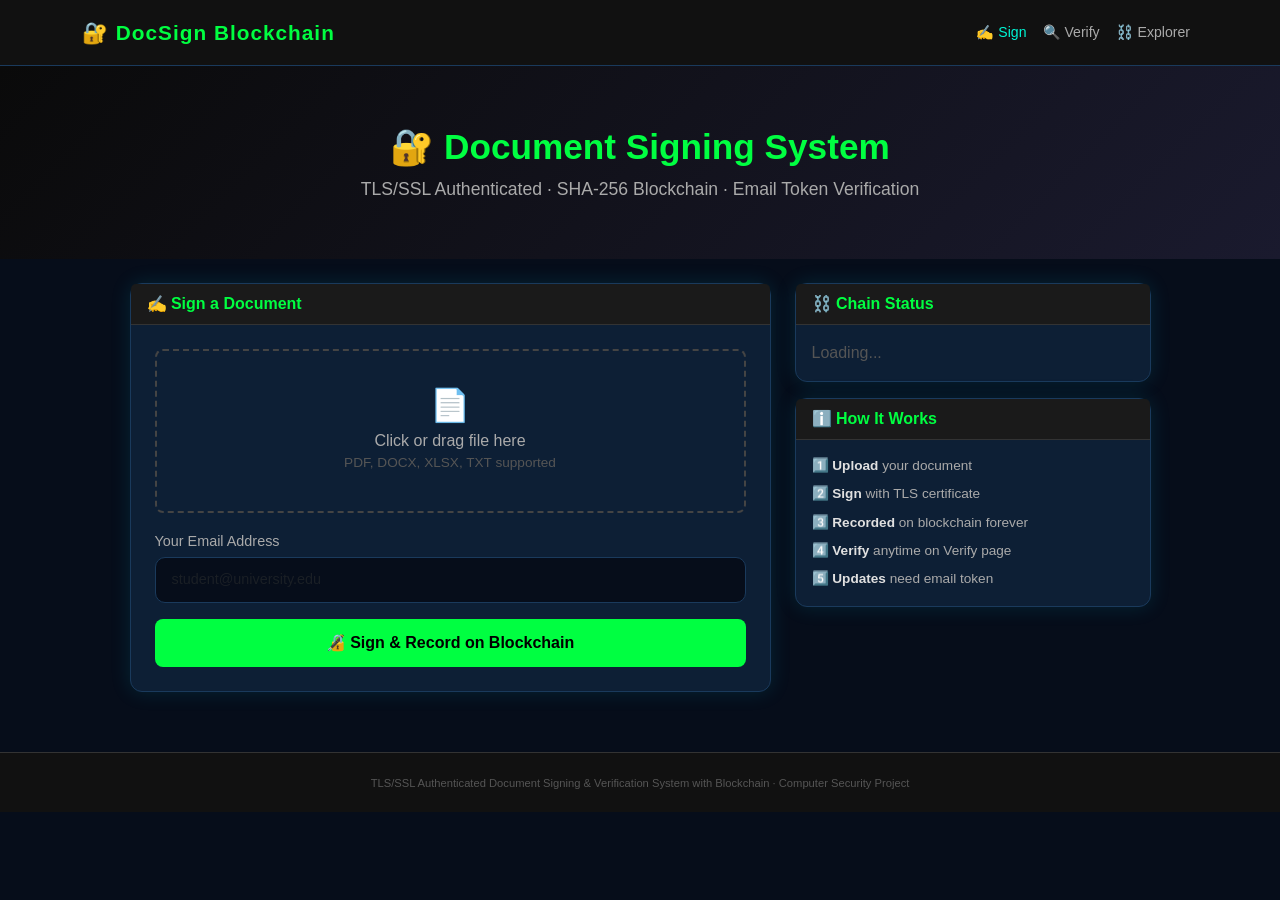
==== templates/index.html @ 286cfb77 "UniVerify - Blockchain Document Verification System" ====
<!DOCTYPE html>
<html lang="en">
<head>
    <meta charset="UTF-8">
    <meta name="viewport" content="width=device-width, initial-scale=1.0">
    <title>Document Signing System</title>
    <link href="https://cdn.jsdelivr.net/npm/bootstrap@5.3.0/dist/css/bootstrap.min.css" rel="stylesheet">
    <link rel="stylesheet" href="/static/style.css">
    <style>
        body { background: #0a0a0a; color: #e0e0e0; font-family: 'Segoe UI', sans-serif; }
        .navbar { background: #111 !important; border-bottom: 1px solid #00ff41; }
        .navbar-brand { color: #00ff41 !important; font-weight: bold; font-size: 1.3rem; }
        .nav-link { color: #aaa !important; }
        .nav-link:hover { color: #00ff41 !important; }
        .hero { background: linear-gradient(135deg, #0a0a0a 0%, #1a1a2e 100%); padding: 60px 0 40px; }
        .hero h1 { color: #00ff41; font-size: 2.2rem; font-weight: bold; }
        .hero p { color: #aaa; font-size: 1.1rem; }
        .card { background: #111; border: 1px solid #333; border-radius: 12px; }
        .card-header { background: #1a1a1a; border-bottom: 1px solid #333; color: #00ff41; font-weight: bold; }
        .form-control { background: #1a1a1a; border: 1px solid #444; color: #e0e0e0; }
        .form-control:focus { background: #1a1a1a; border-color: #00ff41; color: #e0e0e0; box-shadow: 0 0 0 0.2rem rgba(0,255,65,0.15); }
        .btn-sign { background: #00ff41; color: #000; font-weight: bold; border: none; padding: 12px 30px; border-radius: 8px; width: 100%; }
        .btn-sign:hover { background: #00cc33; color: #000; }
        .btn-token { background: #ffa500; color: #000; font-weight: bold; border: none; padding: 10px 20px; border-radius: 8px; width: 100%; }
        .btn-update { background: #00bcd4; color: #000; font-weight: bold; border: none; padding: 10px 20px; border-radius: 8px; width: 100%; }
        .result-box { background: #0d1f0d; border: 1px solid #00ff41; border-radius: 8px; padding: 20px; margin-top: 20px; display: none; }
        .result-box.error { background: #1f0d0d; border-color: #ff4444; }
        .result-box.warning { background: #1f1a0d; border-color: #ffa500; }
        .status-badge { display: inline-block; padding: 4px 12px; border-radius: 20px; font-size: 0.85rem; font-weight: bold; margin-bottom: 10px; }
        .badge-signed { background: #00ff41; color: #000; }
        .badge-mismatch { background: #ffa500; color: #000; }
        .badge-tamper { background: #ff4444; color: #fff; }
        .badge-already { background: #00bcd4; color: #000; }
        .hash-text { font-family: monospace; font-size: 0.8rem; color: #00ff41; word-break: break-all; }
        .upload-area { border: 2px dashed #444; border-radius: 8px; padding: 30px; text-align: center; cursor: pointer; transition: all 0.3s; }
        .upload-area:hover { border-color: #00ff41; background: #0d1a0d; }
        .upload-area.dragover { border-color: #00ff41; background: #0d1a0d; }
        .token-section { display: none; background: #1a1a0d; border: 1px solid #ffa500; border-radius: 8px; padding: 20px; margin-top: 15px; }
        .footer { background: #111; border-top: 1px solid #333; padding: 20px 0; text-align: center; color: #555; margin-top: 60px; }
    </style>
</head>
<body>
<nav class="navbar navbar-expand-lg">
    <div class="container">
        <a class="navbar-brand">🔐 DocSign Blockchain</a>
        <div class="navbar-nav ms-auto">
            <a class="nav-link active" href="/">✍️ Sign</a>
            <a class="nav-link" href="/verify">🔍 Verify</a>
            <a class="nav-link" href="/explorer">⛓️ Explorer</a>
        </div>
    </div>
</nav>

<div class="hero">
    <div class="container text-center">
        <h1>🔐 Document Signing System</h1>
        <p>TLS/SSL Authenticated · SHA-256 Blockchain · Email Token Verification</p>
    </div>
</div>

<div class="container mt-4">
    <div class="row justify-content-center">
        <div class="col-lg-7">
            <div class="card">
                <div class="card-header">✍️ Sign a Document</div>
                <div class="card-body p-4">
                    <div class="upload-area" id="uploadArea" onclick="document.getElementById('fileInput').click()">
                        <div style="font-size:2rem;">📄</div>
                        <div style="color:#aaa;">Click or drag file here</div>
                        <div style="color:#555; font-size:0.85rem;">PDF, DOCX, XLSX, TXT supported</div>
                        <div id="fileName" style="color:#00ff41; margin-top:8px; font-weight:bold;"></div>
                    </div>
                    <input type="file" id="fileInput" accept=".pdf,.docx,.xlsx,.txt" style="display:none" onchange="handleFileSelect(this)">

                    <div class="mt-3">
                        <label style="color:#aaa; font-size:0.9rem;">Your Email Address</label>
                        <input type="email" id="emailInput" class="form-control mt-1" placeholder="student@university.edu">
                    </div>

                    <button class="btn-sign mt-3" onclick="signDocument()">🔏 Sign & Record on Blockchain</button>

                    <div id="resultBox" class="result-box"></div>

                    <!-- Token Section (shown when hash mismatch) -->
                    <div class="token-section" id="tokenSection">
                        <div style="color:#ffa500; font-weight:bold; margin-bottom:10px;">⚠️ File Modified — Authorization Required</div>
                        <p style="color:#aaa; font-size:0.9rem;">This file has been modified. Request a token to authorize the update.</p>
                        <button class="btn-token mb-3" onclick="requestToken()">📧 Send Token to My Email</button>
                        <div id="tokenInputArea" style="display:none;">
                            <label style="color:#aaa; font-size:0.9rem;">Enter Token from Email</label>
                            <input type="text" id="tokenInput" class="form-control mt-1 mb-2" placeholder="Enter 32-character token">
                            <button class="btn-update" onclick="updateDocument()">✅ Authorize Update</button>
                        </div>
                    </div>
                </div>
            </div>
        </div>

        <div class="col-lg-4 mt-4 mt-lg-0">
            <div class="card mb-3">
                <div class="card-header">⛓️ Chain Status</div>
                <div class="card-body" id="chainStatus">
                    <div style="color:#555;">Loading...</div>
                </div>
            </div>
            <div class="card">
                <div class="card-header">ℹ️ How It Works</div>
                <div class="card-body" style="font-size:0.85rem; color:#aaa;">
                    <div class="mb-2">1️⃣ <strong style="color:#e0e0e0;">Upload</strong> your document</div>
                    <div class="mb-2">2️⃣ <strong style="color:#e0e0e0;">Sign</strong> with TLS certificate</div>
                    <div class="mb-2">3️⃣ <strong style="color:#e0e0e0;">Recorded</strong> on blockchain forever</div>
                    <div class="mb-2">4️⃣ <strong style="color:#e0e0e0;">Verify</strong> anytime on Verify page</div>
                    <div>5️⃣ <strong style="color:#e0e0e0;">Updates</strong> need email token</div>
                </div>
            </div>
        </div>
    </div>
</div>

<div class="footer">
    <div class="container">
        <small>TLS/SSL Authenticated Document Signing & Verification System with Blockchain · Computer Security Project</small>
    </div>
</div>

<script>
let selectedFile = null;

function handleFileSelect(input) {
    if (input.files && input.files[0]) {
        selectedFile = input.files[0];
        document.getElementById('fileName').textContent = '✅ ' + selectedFile.name;
        document.getElementById('uploadArea').style.borderColor = '#00ff41';
    }
}

const uploadArea = document.getElementById('uploadArea');
uploadArea.addEventListener('dragover', (e) => { e.preventDefault(); uploadArea.classList.add('dragover'); });
uploadArea.addEventListener('dragleave', () => uploadArea.classList.remove('dragover'));
uploadArea.addEventListener('drop', (e) => {
    e.preventDefault();
    uploadArea.classList.remove('dragover');
    const file = e.dataTransfer.files[0];
    if (file) {
        selectedFile = file;
        document.getElementById('fileName').textContent = '✅ ' + file.name;
        uploadArea.style.borderColor = '#00ff41';
    }
});

async function signDocument() {
    if (!selectedFile) { alert('Please select a file first!'); return; }
    const email = document.getElementById('emailInput').value.trim();
    if (!email) { alert('Please enter your email!'); return; }

    const formData = new FormData();
    formData.append('file', selectedFile);
    formData.append('email', email);

    showResult('⏳ Signing document...', 'info', false);

    try {
        const res = await fetch('/api/sign', { method: 'POST', body: formData });
        const data = await res.json();
        handleSignResponse(data);
    } catch(e) {
        showResult('❌ Error: ' + e.message, 'error');
    }
}

function handleSignResponse(data) {
    if (data.status === 'signed') {
        showResult(`
            <span class="status-badge badge-signed">✅ SIGNED</span>
            <div>${data.message}</div>
            <div class="mt-2"><small style="color:#aaa;">Block Hash:</small><br><span class="hash-text">${data.block_hash}</span></div>
            <div class="mt-1"><small style="color:#aaa;">File Hash:</small><br><span class="hash-text">${data.file_hash}</span></div>
            <div class="mt-1"><small style="color:#aaa;">Block #${data.block_index} · ${data.timestamp}</small></div>
        `, 'success');
        loadChainStatus();
    } else if (data.status === 'already_signed') {
        showResult(`
            <span class="status-badge badge-already">ℹ️ ALREADY SIGNED</span>
            <div>${data.message}</div>
            <div class="mt-2"><small style="color:#aaa;">Block Hash:</small><br><span class="hash-text">${data.block_hash}</span></div>
        `, 'info');
    } else if (data.status === 'hash_mismatch') {
        showResult(`
            <span class="status-badge badge-mismatch">⚠️ FILE MODIFIED</span>
            <div>${data.message}</div>
            <div class="mt-2"><small style="color:#aaa;">Original Hash:</small><br><span class="hash-text">${data.original_hash}</span></div>
            <div class="mt-1"><small style="color:#aaa;">Original Signer: ${data.original_signer}</small></div>
        `, 'warning');
        document.getElementById('tokenSection').style.display = 'block';
    }
}

async function requestToken() {
    const email = document.getElementById('emailInput').value.trim();
    if (!email) { alert('Enter your email first!'); return; }
    try {
        const res = await fetch('/api/request-token', {
            method: 'POST',
            headers: {'Content-Type': 'application/json'},
            body: JSON.stringify({email: email})
        });
        const data = await res.json();
        document.getElementById('tokenInputArea').style.display = 'block';
        alert('Token sent! Check your email. (Dev token: ' + data.dev_token + ')');
    } catch(e) { alert('Error: ' + e.message); }
}

async function updateDocument() {
    if (!selectedFile) { alert('Please select the modified file!'); return; }
    const email = document.getElementById('emailInput').value.trim();
    const token = document.getElementById('tokenInput').value.trim();
    if (!token) { alert('Enter the token from your email!'); return; }

    const formData = new FormData();
    formData.append('file', selectedFile);
    formData.append('email', email);
    formData.append('token', token);

    try {
        const res = await fetch('/api/update', { method: 'POST', body: formData });
        const data = await res.json();
        if (data.status === 'updated') {
            showResult(`
                <span class="status-badge badge-signed">✅ UPDATED</span>
                <div>${data.message}</div>
                <div class="mt-2"><small style="color:#aaa;">New Block Hash:</small><br><span class="hash-text">${data.block_hash}</span></div>
                <div class="mt-1"><small style="color:#aaa;">Parent Hash:</small><br><span class="hash-text">${data.parent_hash}</span></div>
            `, 'success');
            document.getElementById('tokenSection').style.display = 'none';
            loadChainStatus();
        } else {
            showResult(`<span class="status-badge badge-tamper">🚨 TAMPERING DETECTED</span><div>${data.message}</div>`, 'error');
        }
    } catch(e) { showResult('❌ Error: ' + e.message, 'error'); }
}

function showResult(html, type, show=true) {
    const box = document.getElementById('resultBox');
    box.innerHTML = html;
    box.style.display = show ? 'block' : 'block';
    box.className = 'result-box';
    if (type === 'error') box.classList.add('error');
    if (type === 'warning') box.classList.add('warning');
}

async function loadChainStatus() {
    try {
        const res = await fetch('/api/chain-status');
        const data = await res.json();
        document.getElementById('chainStatus').innerHTML = `
            <div style="color:${data.valid ? '#00ff41' : '#ff4444'}; font-weight:bold;">${data.valid ? '✅ Chain Intact' : '🚨 Chain Tampered!'}</div>
            <div style="color:#aaa; font-size:0.85rem; margin-top:5px;">Total blocks: <span style="color:#00ff41;">${data.length}</span></div>
        `;
    } catch(e) {}
}

loadChainStatus();
setInterval(loadChainStatus, 10000);
</script>
</body>
</html>
---- static/style.css ----
@import url('https://fonts.googleapis.com/css2?family=Inter:wght@300;400;500;600;700;800&family=JetBrains+Mono:wght@400;500&display=swap');

:root {
  --primary: #0a2540;
  --secondary: #00b4d8;
  --accent: #00f5d4;
  --success: #00c896;
  --warning: #ffd166;
  --danger: #ef476f;
  --bg-dark: #060d1a;
  --bg-card: #0d1f35;
  --bg-card2: #112240;
  --border: #1a3a5c;
  --text-primary: #e8f4fd;
  --text-secondary: #8baabf;
  --text-muted: #4a6fa5;
  --glow: 0 0 20px rgba(0, 180, 216, 0.15);
  --glow-accent: 0 0 20px rgba(0, 245, 212, 0.2);
}

* { margin: 0; padding: 0; box-sizing: border-box; }

body {
  background: var(--bg-dark);
  color: var(--text-primary);
  font-family: 'Inter', sans-serif;
  min-height: 100vh;
  background-image: 
    radial-gradient(ellipse at 20% 50%, rgba(0, 180, 216, 0.05) 0%, transparent 50%),
    radial-gradient(ellipse at 80% 20%, rgba(0, 245, 212, 0.05) 0%, transparent 50%);
}

/* NAVBAR */
.navbar {
  background: rgba(6, 13, 26, 0.95) !important;
  border-bottom: 1px solid var(--border);
  backdrop-filter: blur(20px);
  padding: 12px 0;
}
.navbar-brand {
  color: var(--accent) !important;
  font-weight: 800;
  font-size: 1.3rem;
  letter-spacing: 1px;
}
.nav-link { color: var(--text-secondary) !important; font-size: 0.88rem; transition: color 0.2s; }
.nav-link:hover, .nav-link.active { color: var(--accent) !important; }

/* CARDS */
.card, .uni-card {
  background: var(--bg-card);
  border: 1px solid var(--border);
  border-radius: 16px;
  box-shadow: var(--glow);
}
.card-header-custom {
  background: var(--bg-card2);
  border-bottom: 1px solid var(--border);
  padding: 16px 20px;
  border-radius: 16px 16px 0 0;
  display: flex;
  justify-content: space-between;
  align-items: center;
}
.card-header-custom h6 { color: var(--text-primary); font-weight: 600; margin: 0; }

/* BUTTONS */
.btn-primary-custom {
  background: linear-gradient(135deg, var(--secondary), var(--accent));
  color: #000;
  font-weight: 700;
  border: none;
  border-radius: 10px;
  padding: 12px 24px;
  cursor: pointer;
  transition: all 0.3s;
  font-size: 0.9rem;
  width: 100%;
}
.btn-primary-custom:hover {
  transform: translateY(-2px);
  box-shadow: 0 8px 25px rgba(0, 180, 216, 0.4);
}
.btn-warning-custom {
  background: linear-gradient(135deg, #f4a261, var(--warning));
  color: #000;
  font-weight: 700;
  border: none;
  border-radius: 10px;
  padding: 10px 20px;
  cursor: pointer;
  transition: all 0.3s;
  width: 100%;
}
.btn-success-custom {
  background: linear-gradient(135deg, #00b4d8, var(--success));
  color: #000;
  font-weight: 700;
  border: none;
  border-radius: 10px;
  padding: 10px 20px;
  cursor: pointer;
  transition: all 0.3s;
  width: 100%;
}
.btn-danger-custom {
  background: transparent;
  border: 1px solid var(--danger);
  color: var(--danger);
  border-radius: 8px;
  padding: 5px 12px;
  font-size: 0.78rem;
  cursor: pointer;
  transition: all 0.2s;
}
.btn-danger-custom:hover { background: var(--danger); color: #fff; }

/* FORMS */
.form-control, .form-select {
  background: var(--bg-dark) !important;
  border: 1px solid var(--border) !important;
  color: var(--text-primary) !important;
  border-radius: 10px !important;
  padding: 11px 16px !important;
  font-size: 0.9rem !important;
  transition: all 0.2s;
}
.form-control:focus, .form-select:focus {
  border-color: var(--secondary) !important;
  box-shadow: 0 0 0 3px rgba(0, 180, 216, 0.15) !important;
  outline: none !important;
}
.form-label { color: var(--text-secondary); font-size: 0.82rem; margin-bottom: 6px; }
.form-select option { background: var(--bg-card2); }

/* UPLOAD ZONE */
.upload-zone {
  border: 2px dashed var(--border);
  border-radius: 12px;
  padding: 28px;
  text-align: center;
  cursor: pointer;
  transition: all 0.3s;
  background: rgba(0, 180, 216, 0.02);
}
.upload-zone:hover {
  border-color: var(--secondary);
  background: rgba(0, 180, 216, 0.05);
  box-shadow: var(--glow);
}

/* RESULT BOXES */
.result-authentic {
  background: rgba(0, 200, 150, 0.08);
  border: 1px solid var(--success);
  border-radius: 12px;
  padding: 20px;
  margin-top: 16px;
}
.result-tampered {
  background: rgba(239, 71, 111, 0.08);
  border: 1px solid var(--danger);
  border-radius: 12px;
  padding: 20px;
  margin-top: 16px;
}
.result-warning {
  background: rgba(255, 209, 102, 0.08);
  border: 1px solid var(--warning);
  border-radius: 12px;
  padding: 20px;
  margin-top: 16px;
}
.result-info {
  background: rgba(0, 180, 216, 0.08);
  border: 1px solid var(--secondary);
  border-radius: 12px;
  padding: 20px;
  margin-top: 16px;
}

/* BADGES */
.badge-active { background: rgba(0,200,150,0.15); color: var(--success); border: 1px solid var(--success); border-radius: 20px; padding: 3px 12px; font-size: 0.75rem; }
.badge-revoked { background: rgba(239,71,111,0.15); color: var(--danger); border: 1px solid var(--danger); border-radius: 20px; padding: 3px 12px; font-size: 0.75rem; }
.badge-role-admin { background: rgba(0,180,216,0.15); color: var(--secondary); border: 1px solid var(--secondary); border-radius: 20px; padding: 3px 12px; font-size: 0.75rem; }
.badge-role-student { background: rgba(0,245,212,0.15); color: var(--accent); border: 1px solid var(--accent); border-radius: 20px; padding: 3px 12px; font-size: 0.75rem; }
.badge-role-verifier { background: rgba(255,209,102,0.15); color: var(--warning); border: 1px solid var(--warning); border-radius: 20px; padding: 3px 12px; font-size: 0.75rem; }

/* HASH TEXT */
.hash-text { font-family: 'JetBrains Mono', monospace; font-size: 0.75rem; color: var(--accent); word-break: break-all; }

/* TABLES */
.table { color: var(--text-primary); }
.table th { color: var(--text-muted); font-size: 0.75rem; text-transform: uppercase; letter-spacing: 0.5px; border-color: var(--border); padding: 12px 16px; font-weight: 500; }
.table td { border-color: var(--border); padding: 12px 16px; font-size: 0.85rem; vertical-align: middle; }
.table tbody tr:hover { background: rgba(0, 180, 216, 0.05); }

/* SIDEBAR */
.sidebar {
  background: rgba(6, 13, 26, 0.98);
  border-right: 1px solid var(--border);
}
.nav-item-sidebar {
  padding: 10px 20px;
  cursor: pointer;
  color: var(--text-muted);
  font-size: 0.88rem;
  display: flex;
  align-items: center;
  gap: 10px;
  transition: all 0.2s;
  border-left: 3px solid transparent;
}
.nav-item-sidebar:hover, .nav-item-sidebar.active {
  color: var(--accent);
  background: rgba(0, 245, 212, 0.05);
  border-left-color: var(--accent);
}

/* STAT CARDS */
.stat-card {
  background: var(--bg-card);
  border: 1px solid var(--border);
  border-radius: 14px;
  padding: 20px 24px;
  position: relative;
  overflow: hidden;
  transition: all 0.3s;
}
.stat-card:hover { transform: translateY(-3px); box-shadow: var(--glow); }
.stat-card::before { content: ''; position: absolute; top: 0; left: 0; right: 0; height: 2px; }
.stat-blue::before { background: linear-gradient(90deg, var(--secondary), var(--accent)); }
.stat-green::before { background: linear-gradient(90deg, var(--success), var(--accent)); }
.stat-orange::before { background: linear-gradient(90deg, #f4a261, var(--warning)); }
.stat-red::before { background: linear-gradient(90deg, var(--danger), #f4a261); }
.stat-number { font-size: 2rem; font-weight: 800; }
.stat-label { color: var(--text-muted); font-size: 0.8rem; margin-top: 4px; }

/* HERO */
.hero-section {
  background: linear-gradient(135deg, var(--bg-dark) 0%, var(--primary) 100%);
  padding: 60px 0 40px;
  text-align: center;
  border-bottom: 1px solid var(--border);
}
.hero-title { color: var(--accent); font-size: 2.4rem; font-weight: 800; letter-spacing: -0.5px; }
.hero-sub { color: var(--text-secondary); font-size: 1rem; margin-top: 8px; }

/* PULSE ANIMATION */
@keyframes pulse { 0%,100%{opacity:1} 50%{opacity:0.4} }
.pulse-dot { width: 8px; height: 8px; border-radius: 50%; background: var(--success); animation: pulse 2s infinite; display: inline-block; }

/* FOOTER */
.footer {
  background: var(--bg-dark);
  border-top: 1px solid var(--border);
  padding: 20px 0;
  text-align: center;
  color: var(--text-muted);
  font-size: 0.8rem;
  margin-top: 60px;
}

/* SCROLLBAR */
::-webkit-scrollbar { width: 6px; }
::-webkit-scrollbar-track { background: var(--bg-dark); }
::-webkit-scrollbar-thumb { background: var(--border); border-radius: 3px; }
::-webkit-scrollbar-thumb:hover { background: var(--secondary); }

/* GLOW EFFECTS */
.glow-blue { box-shadow: 0 0 30px rgba(0, 180, 216, 0.2); }
.glow-green { box-shadow: 0 0 30px rgba(0, 200, 150, 0.2); }
.glow-red { box-shadow: 0 0 30px rgba(239, 71, 111, 0.2); }

/* INFO ROWS */
.info-row { display: flex; justify-content: space-between; padding: 10px 0; border-bottom: 1px solid var(--border); font-size: 0.85rem; }
.info-row:last-child { border: none; }
.info-key { color: var(--text-muted); }
.info-val { color: var(--text-primary); text-align: right; max-width: 65%; word-break: break-all; }

/* LOG ITEMS */
.log-item { display: flex; gap: 12px; padding: 10px 0; border-bottom: 1px solid var(--border); font-size: 0.82rem; }
.log-time { color: var(--text-muted); min-width: 80px; font-family: 'JetBrains Mono', monospace; }
.log-action { color: var(--secondary); min-width: 160px; }
.log-detail { color: var(--text-muted); }

/* FORCE OVERRIDE ALL INLINE STYLES */
body { background: var(--bg-dark) !important; color: var(--text-primary) !important; }
.card { background: var(--bg-card) !important; border-color: var(--border) !important; }
.navbar { background: rgba(6,13,26,0.98) !important; border-bottom: 1px solid var(--border) !important; }
.navbar-brand { color: var(--accent) !important; }
.form-control { background: var(--bg-dark) !important; border-color: var(--border) !important; color: var(--text-primary) !important; }
input, select, textarea { background: var(--bg-dark) !important; color: var(--text-primary) !important; border-color: var(--border) !important; }
.sidebar, [class*="sidebar"] { background: rgba(6,13,26,0.98) !important; border-color: var(--border) !important; }
div[style*="background: #111"] { background: var(--bg-card) !important; }
div[style*="background: #1a1a1a"] { background: var(--bg-card2) !important; }
div[style*="background: #0a0a0a"] { background: var(--bg-dark) !important; }
div[style*="color: #00ff41"] { color: var(--accent) !important; }
div[style*="color: #aaa"] { color: var(--text-secondary) !important; }
div[style*="color: #888"] { color: var(--text-muted) !important; }
div[style*="color: #e0e0e0"] { color: var(--text-primary) !important; }
div[style*="border: 1px solid #333"] { border-color: var(--border) !important; }
div[style*="border: 1px solid #1a1a1a"] { border-color: var(--border) !important; }
span[style*="color: #00ff41"] { color: var(--accent) !important; }
span[style*="color: #ffa500"] { color: var(--warning) !important; }
span[style*="color: #00bcd4"] { color: var(--secondary) !important; }
a[style*="color: #00ff41"] { color: var(--accent) !important; }
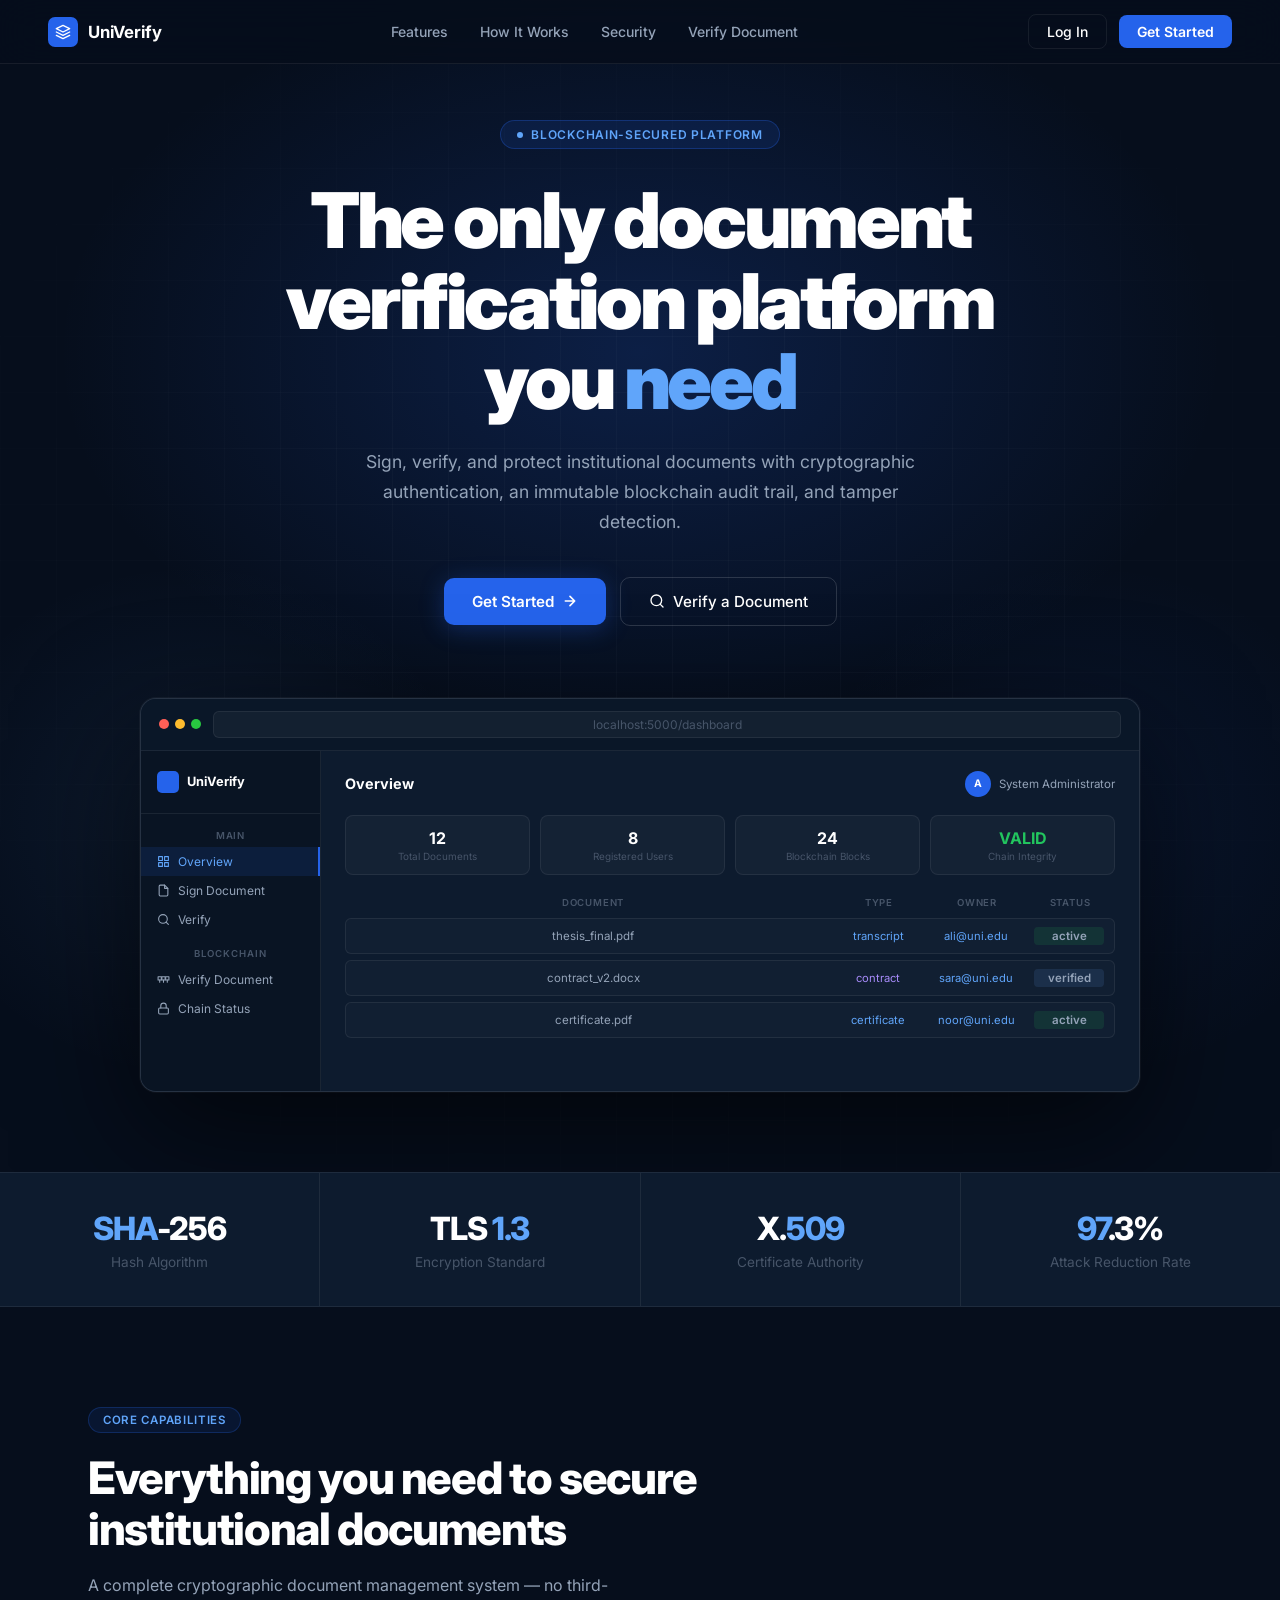
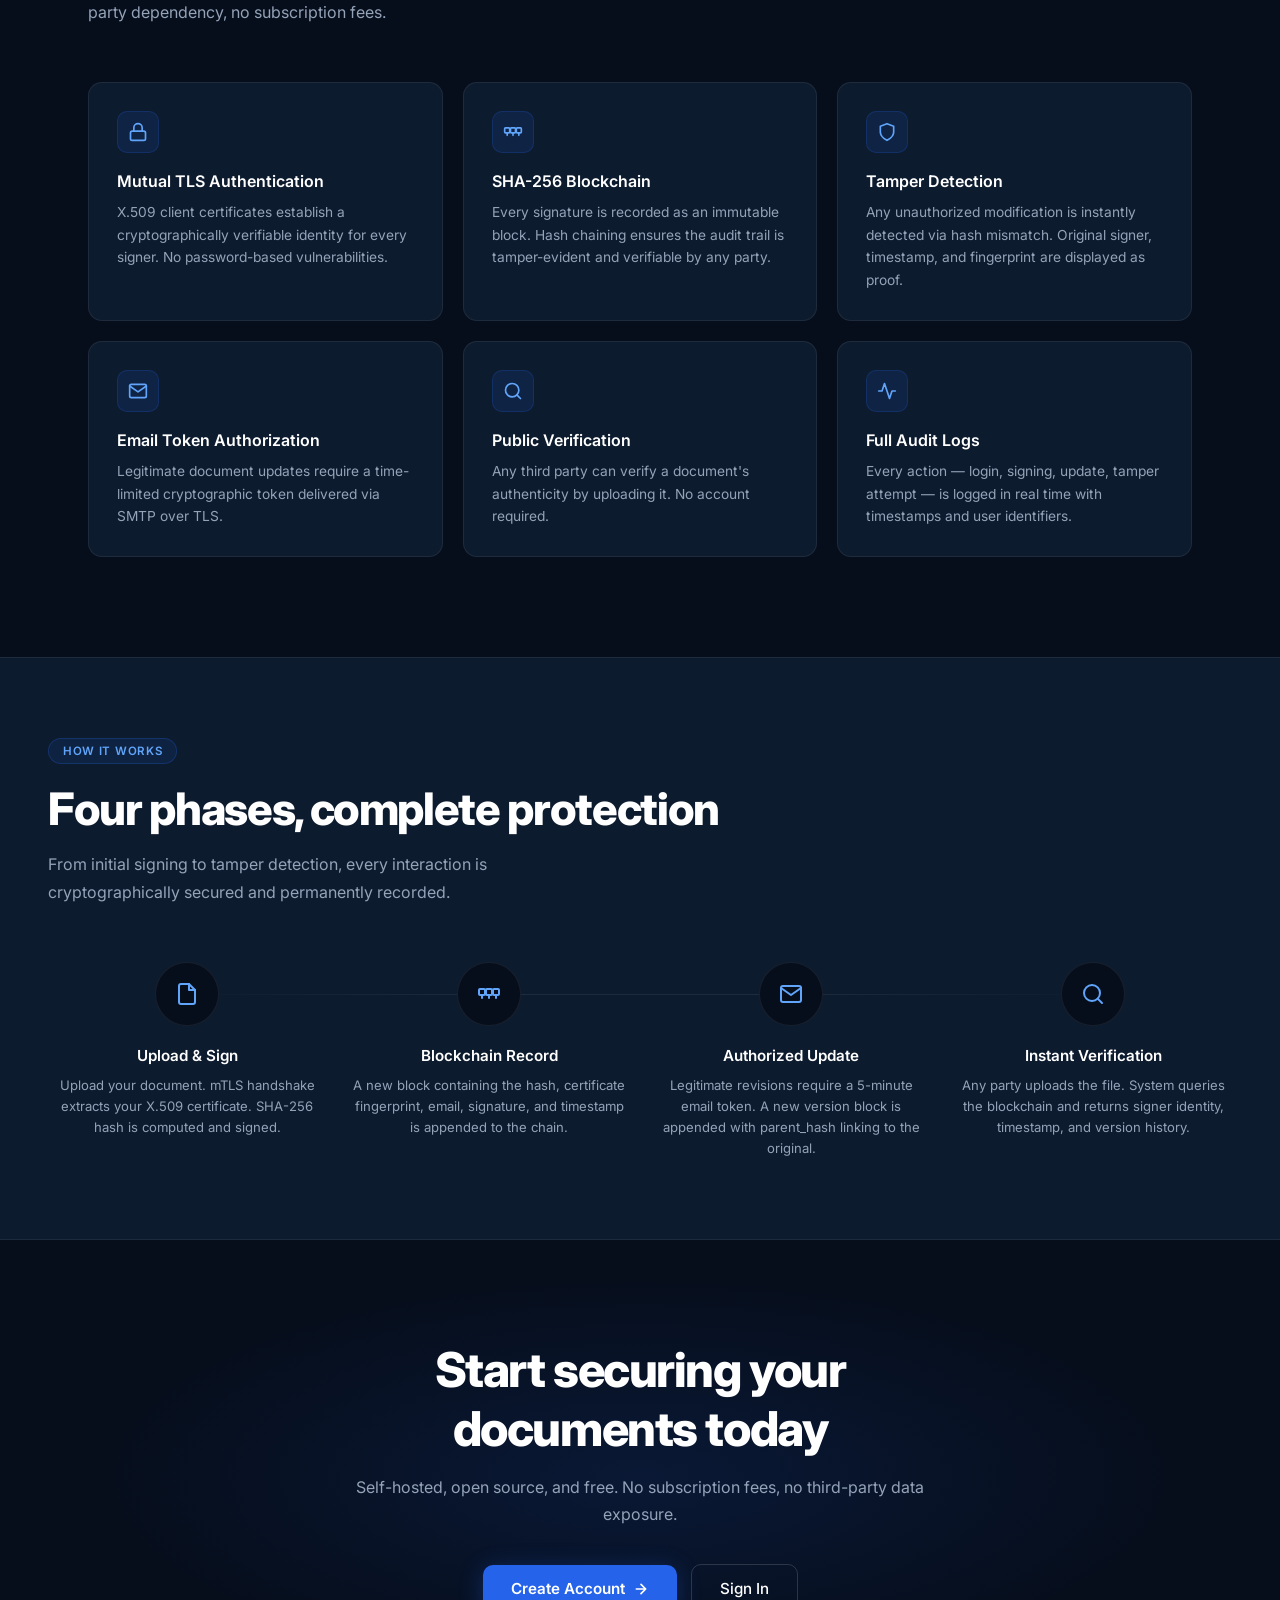
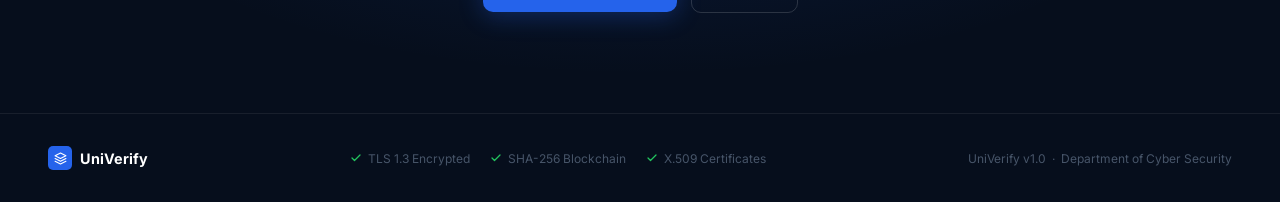
==== commit 4cfc743d: "Professional UI redesign - blue theme" ====
--- a/templates/index.html
+++ b/templates/index.html
@@ -3,264 +3,249 @@
 <head>
     <meta charset="UTF-8">
     <meta name="viewport" content="width=device-width, initial-scale=1.0">
-    <title>Document Signing System</title>
-    <link href="https://cdn.jsdelivr.net/npm/bootstrap@5.3.0/dist/css/bootstrap.min.css" rel="stylesheet">
-    <link rel="stylesheet" href="/static/style.css">
+    <title>UniVerify — Blockchain Document Verification</title>
+    <link href="https://fonts.googleapis.com/css2?family=Inter:wght@300;400;500;600;700;800;900&display=swap" rel="stylesheet">
     <style>
-        body { background: #0a0a0a; color: #e0e0e0; font-family: 'Segoe UI', sans-serif; }
-        .navbar { background: #111 !important; border-bottom: 1px solid #00ff41; }
-        .navbar-brand { color: #00ff41 !important; font-weight: bold; font-size: 1.3rem; }
-        .nav-link { color: #aaa !important; }
-        .nav-link:hover { color: #00ff41 !important; }
-        .hero { background: linear-gradient(135deg, #0a0a0a 0%, #1a1a2e 100%); padding: 60px 0 40px; }
-        .hero h1 { color: #00ff41; font-size: 2.2rem; font-weight: bold; }
-        .hero p { color: #aaa; font-size: 1.1rem; }
-        .card { background: #111; border: 1px solid #333; border-radius: 12px; }
-        .card-header { background: #1a1a1a; border-bottom: 1px solid #333; color: #00ff41; font-weight: bold; }
-        .form-control { background: #1a1a1a; border: 1px solid #444; color: #e0e0e0; }
-        .form-control:focus { background: #1a1a1a; border-color: #00ff41; color: #e0e0e0; box-shadow: 0 0 0 0.2rem rgba(0,255,65,0.15); }
-        .btn-sign { background: #00ff41; color: #000; font-weight: bold; border: none; padding: 12px 30px; border-radius: 8px; width: 100%; }
-        .btn-sign:hover { background: #00cc33; color: #000; }
-        .btn-token { background: #ffa500; color: #000; font-weight: bold; border: none; padding: 10px 20px; border-radius: 8px; width: 100%; }
-        .btn-update { background: #00bcd4; color: #000; font-weight: bold; border: none; padding: 10px 20px; border-radius: 8px; width: 100%; }
-        .result-box { background: #0d1f0d; border: 1px solid #00ff41; border-radius: 8px; padding: 20px; margin-top: 20px; display: none; }
-        .result-box.error { background: #1f0d0d; border-color: #ff4444; }
-        .result-box.warning { background: #1f1a0d; border-color: #ffa500; }
-        .status-badge { display: inline-block; padding: 4px 12px; border-radius: 20px; font-size: 0.85rem; font-weight: bold; margin-bottom: 10px; }
-        .badge-signed { background: #00ff41; color: #000; }
-        .badge-mismatch { background: #ffa500; color: #000; }
-        .badge-tamper { background: #ff4444; color: #fff; }
-        .badge-already { background: #00bcd4; color: #000; }
-        .hash-text { font-family: monospace; font-size: 0.8rem; color: #00ff41; word-break: break-all; }
-        .upload-area { border: 2px dashed #444; border-radius: 8px; padding: 30px; text-align: center; cursor: pointer; transition: all 0.3s; }
-        .upload-area:hover { border-color: #00ff41; background: #0d1a0d; }
-        .upload-area.dragover { border-color: #00ff41; background: #0d1a0d; }
-        .token-section { display: none; background: #1a1a0d; border: 1px solid #ffa500; border-radius: 8px; padding: 20px; margin-top: 15px; }
-        .footer { background: #111; border-top: 1px solid #333; padding: 20px 0; text-align: center; color: #555; margin-top: 60px; }
+        :root {
+            --bg:#060e1c;--bg-card:#0d1b2e;--border:rgba(255,255,255,0.07);
+            --accent:#2563eb;--accent-2:#1d4ed8;--accent-glow:rgba(37,99,235,0.3);
+            --text-1:#ffffff;--text-2:#94a3b8;--text-3:#475569;--success:#22c55e;
+        }
+        *,*::before,*::after{box-sizing:border-box;margin:0;padding:0;}
+        html{scroll-behavior:smooth;}
+        body{background:var(--bg);font-family:'Inter',sans-serif;color:var(--text-1);overflow-x:hidden;}
+        nav{position:fixed;top:0;left:0;right:0;z-index:100;display:flex;align-items:center;justify-content:space-between;padding:0 48px;height:64px;background:rgba(6,14,28,0.85);backdrop-filter:blur(20px);border-bottom:1px solid var(--border);transition:background 0.3s;}
+        .nav-brand{display:flex;align-items:center;gap:10px;text-decoration:none;}
+        .nav-logo{width:30px;height:30px;background:var(--accent);border-radius:7px;display:flex;align-items:center;justify-content:center;}
+        .nav-logo svg{width:16px;height:16px;color:#fff;}
+        .nav-name{font-size:1.05rem;font-weight:700;color:var(--text-1);letter-spacing:-0.01em;}
+        .nav-links{display:flex;align-items:center;gap:32px;}
+        .nav-links a{font-size:0.875rem;font-weight:500;color:var(--text-2);text-decoration:none;transition:color 0.15s;}
+        .nav-links a:hover{color:var(--text-1);}
+        .nav-actions{display:flex;align-items:center;gap:12px;}
+        .btn-ghost{background:transparent;border:1px solid var(--border);color:var(--text-1);border-radius:8px;padding:8px 18px;font-size:0.875rem;font-weight:500;font-family:'Inter',sans-serif;cursor:pointer;text-decoration:none;display:inline-flex;align-items:center;transition:all 0.15s;}
+        .btn-ghost:hover{border-color:rgba(255,255,255,0.2);background:rgba(255,255,255,0.04);}
+        .btn-nav-cta{background:var(--accent);color:#fff;border:none;border-radius:8px;padding:8px 18px;font-size:0.875rem;font-weight:600;font-family:'Inter',sans-serif;cursor:pointer;text-decoration:none;display:inline-flex;align-items:center;transition:background 0.15s;}
+        .btn-nav-cta:hover{background:var(--accent-2);}
+        .hero{min-height:100vh;display:flex;flex-direction:column;align-items:center;justify-content:center;text-align:center;padding:120px 24px 80px;position:relative;overflow:hidden;}
+        .hero-bg{position:absolute;inset:0;background:radial-gradient(ellipse 70% 50% at 50% 30%,rgba(37,99,235,0.2) 0%,transparent 65%),radial-gradient(ellipse 40% 40% at 15% 70%,rgba(96,165,250,0.08) 0%,transparent 55%),radial-gradient(ellipse 40% 40% at 85% 70%,rgba(37,99,235,0.08) 0%,transparent 55%);}
+        .hero-grid{position:absolute;inset:0;background-image:linear-gradient(rgba(255,255,255,0.025) 1px,transparent 1px),linear-gradient(90deg,rgba(255,255,255,0.025) 1px,transparent 1px);background-size:56px 56px;mask-image:radial-gradient(ellipse 80% 80% at 50% 50%,black 30%,transparent 80%);}
+        .hero-content{position:relative;z-index:1;max-width:820px;}
+        .hero-badge{display:inline-flex;align-items:center;gap:8px;background:rgba(37,99,235,0.12);border:1px solid rgba(37,99,235,0.3);border-radius:20px;padding:6px 16px;font-size:0.75rem;font-weight:600;color:#60a5fa;letter-spacing:0.06em;text-transform:uppercase;margin-bottom:32px;animation:fadeUp 0.6s 0.1s ease both;}
+        .badge-dot{width:6px;height:6px;border-radius:50%;background:#60a5fa;animation:pulse 2s infinite;}
+        @keyframes pulse{0%,100%{opacity:1}50%{opacity:0.3}}
+        .hero-heading{font-size:clamp(2.8rem,6vw,5rem);font-weight:900;line-height:1.05;letter-spacing:-0.04em;color:var(--text-1);margin-bottom:24px;animation:fadeUp 0.6s 0.2s ease both;}
+        .hero-heading .blue{color:#60a5fa;}
+        .hero-sub{font-size:1.1rem;color:var(--text-2);line-height:1.7;max-width:560px;margin:0 auto 40px;animation:fadeUp 0.6s 0.3s ease both;}
+        .hero-actions{display:flex;align-items:center;justify-content:center;gap:14px;flex-wrap:wrap;animation:fadeUp 0.6s 0.4s ease both;}
+        .btn-cta{background:var(--accent);color:#fff;border:none;border-radius:10px;padding:14px 28px;font-size:0.95rem;font-weight:600;font-family:'Inter',sans-serif;cursor:pointer;text-decoration:none;display:inline-flex;align-items:center;gap:8px;transition:all 0.15s;box-shadow:0 4px 24px var(--accent-glow);}
+        .btn-cta:hover{background:var(--accent-2);transform:translateY(-1px);}
+        .btn-cta svg{width:16px;height:16px;}
+        .btn-outline{background:transparent;color:var(--text-1);border:1px solid rgba(255,255,255,0.15);border-radius:10px;padding:14px 28px;font-size:0.95rem;font-weight:500;font-family:'Inter',sans-serif;cursor:pointer;text-decoration:none;display:inline-flex;align-items:center;gap:8px;transition:all 0.15s;}
+        .btn-outline:hover{border-color:rgba(255,255,255,0.3);background:rgba(255,255,255,0.04);}
+        .mockup-wrap{position:relative;z-index:1;margin-top:72px;width:100%;max-width:1000px;animation:fadeUp 0.7s 0.5s ease both;}
+        .mockup-glow{position:absolute;inset:-40px;background:radial-gradient(ellipse 60% 40% at 50% 50%,rgba(37,99,235,0.15) 0%,transparent 70%);pointer-events:none;}
+        .mockup-frame{background:var(--bg-card);border:1px solid rgba(255,255,255,0.1);border-radius:16px;overflow:hidden;box-shadow:0 40px 120px rgba(0,0,0,0.6),0 0 0 1px rgba(255,255,255,0.05);position:relative;}
+        .mockup-bar{background:#0a1728;border-bottom:1px solid var(--border);padding:12px 18px;display:flex;align-items:center;gap:12px;}
+        .mockup-dots{display:flex;gap:6px;}
+        .mockup-dot{width:10px;height:10px;border-radius:50%;}
+        .mockup-url{flex:1;background:rgba(255,255,255,0.04);border:1px solid var(--border);border-radius:6px;padding:5px 12px;font-size:0.75rem;color:var(--text-3);text-align:center;}
+        .mockup-body{padding:0;display:grid;grid-template-columns:180px 1fr;min-height:340px;}
+        .mock-sidebar{background:#091423;border-right:1px solid var(--border);padding:20px 0;}
+        .mock-sidebar-brand{display:flex;align-items:center;gap:8px;padding:0 16px 20px;border-bottom:1px solid var(--border);margin-bottom:16px;}
+        .mock-sidebar-logo{width:22px;height:22px;background:var(--accent);border-radius:5px;}
+        .mock-sidebar-name{font-size:0.8rem;font-weight:700;color:var(--text-1);}
+        .mock-nav-label{font-size:0.6rem;font-weight:600;color:var(--text-3);text-transform:uppercase;letter-spacing:0.1em;padding:0 16px;margin-bottom:6px;margin-top:14px;}
+        .mock-nav-item{display:flex;align-items:center;gap:8px;padding:7px 16px;font-size:0.75rem;color:var(--text-2);}
+        .mock-nav-item.active{background:rgba(37,99,235,0.12);color:#60a5fa;border-right:2px solid var(--accent);}
+        .mock-nav-item svg{width:13px;height:13px;flex-shrink:0;}
+        .mock-main{padding:20px 24px;}
+        .mock-header{display:flex;align-items:center;justify-content:space-between;margin-bottom:18px;}
+        .mock-title{font-size:0.9rem;font-weight:700;color:var(--text-1);}
+        .mock-avatar{width:26px;height:26px;border-radius:50%;background:var(--accent);display:flex;align-items:center;justify-content:center;font-size:0.65rem;font-weight:700;}
+        .mock-user{display:flex;align-items:center;gap:8px;}
+        .mock-username{font-size:0.72rem;color:var(--text-2);}
+        .mock-stats{display:grid;grid-template-columns:repeat(4,1fr);gap:10px;margin-bottom:16px;}
+        .mock-stat{background:rgba(255,255,255,0.03);border:1px solid var(--border);border-radius:8px;padding:12px;}
+        .mock-stat-val{font-size:1rem;font-weight:700;color:var(--text-1);margin-bottom:2px;}
+        .mock-stat-val.green{color:var(--success);}
+        .mock-stat-lbl{font-size:0.62rem;color:var(--text-3);}
+        .mock-table-head{display:grid;grid-template-columns:1fr 80px 100px 70px;gap:8px;padding:6px 10px;margin-bottom:4px;}
+        .mock-table-head span{font-size:0.6rem;font-weight:600;color:var(--text-3);text-transform:uppercase;letter-spacing:0.08em;}
+        .mock-row{display:grid;grid-template-columns:1fr 80px 100px 70px;gap:8px;padding:8px 10px;background:rgba(255,255,255,0.02);border:1px solid var(--border);border-radius:6px;margin-bottom:6px;align-items:center;}
+        .mock-row span{font-size:0.72rem;color:var(--text-2);}
+        .mock-badge{font-size:0.6rem;font-weight:600;padding:2px 8px;border-radius:4px;display:inline-block;}
+        .badge-active{background:rgba(34,197,94,0.12);color:var(--success);}
+        .badge-blue{background:rgba(96,165,250,0.12);color:#60a5fa;}
+        .stats-bar{display:flex;justify-content:center;border-top:1px solid var(--border);border-bottom:1px solid var(--border);background:var(--bg-card);}
+        .stat-item{flex:1;text-align:center;padding:36px 24px;border-right:1px solid var(--border);}
+        .stat-item:last-child{border-right:none;}
+        .stat-number{font-size:2rem;font-weight:800;color:var(--text-1);letter-spacing:-0.03em;margin-bottom:6px;}
+        .stat-number .blue{color:#60a5fa;}
+        .stat-desc{font-size:0.85rem;color:var(--text-3);}
+        .section{padding:100px 48px;max-width:1200px;margin:0 auto;}
+        .section-eyebrow{display:inline-flex;align-items:center;gap:7px;background:rgba(37,99,235,0.1);border:1px solid rgba(37,99,235,0.25);border-radius:20px;padding:5px 14px;font-size:0.72rem;font-weight:600;color:#60a5fa;letter-spacing:0.06em;text-transform:uppercase;margin-bottom:20px;}
+        .section-heading{font-size:clamp(1.8rem,3.5vw,2.8rem);font-weight:800;letter-spacing:-0.03em;color:var(--text-1);margin-bottom:16px;line-height:1.15;}
+        .section-sub{font-size:1rem;color:var(--text-2);line-height:1.7;max-width:520px;margin-bottom:56px;}
+        .features-grid{display:grid;grid-template-columns:repeat(3,1fr);gap:20px;}
+        .feat-card{background:var(--bg-card);border:1px solid var(--border);border-radius:14px;padding:28px;transition:border-color 0.2s,transform 0.2s;}
+        .feat-card:hover{border-color:rgba(37,99,235,0.4);transform:translateY(-3px);}
+        .feat-icon{width:42px;height:42px;background:rgba(37,99,235,0.12);border:1px solid rgba(37,99,235,0.2);border-radius:10px;display:flex;align-items:center;justify-content:center;margin-bottom:18px;}
+        .feat-icon svg{width:20px;height:20px;color:#60a5fa;}
+        .feat-title{font-size:1rem;font-weight:600;color:var(--text-1);margin-bottom:10px;}
+        .feat-desc{font-size:0.86rem;color:var(--text-2);line-height:1.65;}
+        .how-section{padding:80px 48px;background:var(--bg-card);border-top:1px solid var(--border);border-bottom:1px solid var(--border);}
+        .how-inner{max-width:1200px;margin:0 auto;}
+        .steps-grid{display:grid;grid-template-columns:repeat(4,1fr);gap:24px;margin-top:56px;position:relative;}
+        .steps-grid::before{content:'';position:absolute;top:32px;left:10%;right:10%;height:1px;background:linear-gradient(90deg,transparent,var(--border),var(--border),transparent);}
+        .step-card{text-align:center;}
+        .step-num{width:64px;height:64px;border-radius:50%;background:var(--bg);border:1px solid var(--border);display:flex;align-items:center;justify-content:center;margin:0 auto 20px;position:relative;z-index:1;}
+        .step-num svg{width:24px;height:24px;color:#60a5fa;}
+        .step-title{font-size:0.95rem;font-weight:600;color:var(--text-1);margin-bottom:10px;}
+        .step-desc{font-size:0.82rem;color:var(--text-2);line-height:1.6;}
+        .cta-section{padding:100px 48px;text-align:center;position:relative;overflow:hidden;}
+        .cta-section::before{content:'';position:absolute;inset:0;background:radial-gradient(ellipse 60% 60% at 50% 50%,rgba(37,99,235,0.12) 0%,transparent 70%);}
+        .cta-inner{position:relative;z-index:1;max-width:600px;margin:0 auto;}
+        .cta-heading{font-size:clamp(2rem,4vw,3rem);font-weight:800;letter-spacing:-0.03em;margin-bottom:16px;}
+        .cta-sub{font-size:1rem;color:var(--text-2);margin-bottom:36px;line-height:1.7;}
+        footer{border-top:1px solid var(--border);padding:32px 48px;display:flex;align-items:center;justify-content:space-between;flex-wrap:wrap;gap:16px;}
+        .footer-brand{display:flex;align-items:center;gap:8px;text-decoration:none;}
+        .footer-brand-name{font-size:0.9rem;font-weight:700;color:var(--text-1);}
+        .footer-badges{display:flex;align-items:center;gap:20px;flex-wrap:wrap;}
+        .footer-badge{display:flex;align-items:center;gap:6px;font-size:0.75rem;color:var(--text-3);}
+        .footer-badge svg{color:var(--success);width:12px;height:12px;}
+        .footer-copy{font-size:0.75rem;color:var(--text-3);}
+        @keyframes fadeUp{from{opacity:0;transform:translateY(20px)}to{opacity:1;transform:translateY(0)}}
+        .reveal{opacity:0;transform:translateY(24px);transition:opacity 0.6s ease,transform 0.6s ease;}
+        .reveal.visible{opacity:1;transform:translateY(0);}
+        @media(max-width:900px){nav{padding:0 20px;}.nav-links{display:none;}.mockup-body{grid-template-columns:1fr;}.mock-sidebar{display:none;}.features-grid{grid-template-columns:1fr;}.steps-grid{grid-template-columns:1fr 1fr;}.stats-bar{flex-wrap:wrap;}.stat-item{flex:1 1 50%;}.section,.cta-section{padding:60px 24px;}footer{padding:24px;flex-direction:column;text-align:center;}}
     </style>
 </head>
 <body>
-<nav class="navbar navbar-expand-lg">
-    <div class="container">
-        <a class="navbar-brand">🔐 DocSign Blockchain</a>
-        <div class="navbar-nav ms-auto">
-            <a class="nav-link active" href="/">✍️ Sign</a>
-            <a class="nav-link" href="/verify">🔍 Verify</a>
-            <a class="nav-link" href="/explorer">⛓️ Explorer</a>
+<nav id="navbar">
+    <a href="/" class="nav-brand">
+        <div class="nav-logo"><svg viewBox="0 0 24 24" fill="none" stroke="currentColor" stroke-width="2" stroke-linecap="round" stroke-linejoin="round"><path d="M12 2L2 7l10 5 10-5-10-5z"/><path d="M2 17l10 5 10-5"/><path d="M2 12l10 5 10-5"/></svg></div>
+        <span class="nav-name">UniVerify</span>
+    </a>
+    <div class="nav-links">
+        <a href="#features">Features</a>
+        <a href="#how">How It Works</a>
+        <a href="/security">Security</a>
+        <a href="/verify_public">Verify Document</a>
+    </div>
+    <div class="nav-actions">
+        <a href="/login" class="btn-ghost">Log In</a>
+        <a href="/register" class="btn-nav-cta">Get Started</a>
+    </div>
+</nav>
+
+<section class="hero">
+    <div class="hero-bg"></div>
+    <div class="hero-grid"></div>
+    <div class="hero-content">
+        <div class="hero-badge"><div class="badge-dot"></div>Blockchain-Secured Platform</div>
+        <h1 class="hero-heading">The only document<br>verification platform<br>you <span class="blue">need</span></h1>
+        <p class="hero-sub">Sign, verify, and protect institutional documents with cryptographic authentication, an immutable blockchain audit trail, and tamper detection.</p>
+        <div class="hero-actions">
+            <a href="/register" class="btn-cta">Get Started <svg viewBox="0 0 24 24" fill="none" stroke="currentColor" stroke-width="2.5" stroke-linecap="round" stroke-linejoin="round"><path d="M5 12h14M12 5l7 7-7 7"/></svg></a>
+            <a href="/verify_public" class="btn-outline"><svg width="16" height="16" viewBox="0 0 24 24" fill="none" stroke="currentColor" stroke-width="2" stroke-linecap="round" stroke-linejoin="round"><circle cx="11" cy="11" r="8"/><path d="m21 21-4.35-4.35"/></svg>Verify a Document</a>
         </div>
     </div>
-</nav>
-
-<div class="hero">
-    <div class="container text-center">
-        <h1>🔐 Document Signing System</h1>
-        <p>TLS/SSL Authenticated · SHA-256 Blockchain · Email Token Verification</p>
-    </div>
-</div>
-
-<div class="container mt-4">
-    <div class="row justify-content-center">
-        <div class="col-lg-7">
-            <div class="card">
-                <div class="card-header">✍️ Sign a Document</div>
-                <div class="card-body p-4">
-                    <div class="upload-area" id="uploadArea" onclick="document.getElementById('fileInput').click()">
-                        <div style="font-size:2rem;">📄</div>
-                        <div style="color:#aaa;">Click or drag file here</div>
-                        <div style="color:#555; font-size:0.85rem;">PDF, DOCX, XLSX, TXT supported</div>
-                        <div id="fileName" style="color:#00ff41; margin-top:8px; font-weight:bold;"></div>
+    <div class="mockup-wrap">
+        <div class="mockup-glow"></div>
+        <div class="mockup-frame">
+            <div class="mockup-bar">
+                <div class="mockup-dots"><div class="mockup-dot" style="background:#ff5f57;"></div><div class="mockup-dot" style="background:#febc2e;"></div><div class="mockup-dot" style="background:#28c840;"></div></div>
+                <div class="mockup-url">localhost:5000/dashboard</div>
+            </div>
+            <div class="mockup-body">
+                <div class="mock-sidebar">
+                    <div class="mock-sidebar-brand"><div class="mock-sidebar-logo"></div><span class="mock-sidebar-name">UniVerify</span></div>
+                    <div class="mock-nav-label">Main</div>
+                    <div class="mock-nav-item active"><svg viewBox="0 0 24 24" fill="none" stroke="currentColor" stroke-width="2" stroke-linecap="round" stroke-linejoin="round"><rect x="3" y="3" width="7" height="7"/><rect x="14" y="3" width="7" height="7"/><rect x="14" y="14" width="7" height="7"/><rect x="3" y="14" width="7" height="7"/></svg>Overview</div>
+                    <div class="mock-nav-item"><svg viewBox="0 0 24 24" fill="none" stroke="currentColor" stroke-width="2" stroke-linecap="round" stroke-linejoin="round"><path d="M14 2H6a2 2 0 0 0-2 2v16a2 2 0 0 0 2 2h12a2 2 0 0 0 2-2V8z"/><polyline points="14 2 14 8 20 8"/></svg>Sign Document</div>
+                    <div class="mock-nav-item"><svg viewBox="0 0 24 24" fill="none" stroke="currentColor" stroke-width="2" stroke-linecap="round" stroke-linejoin="round"><circle cx="11" cy="11" r="8"/><path d="m21 21-4.35-4.35"/></svg>Verify</div>
+                    <div class="mock-nav-label">Blockchain</div>
+                    <div class="mock-nav-item"><svg viewBox="0 0 24 24" fill="none" stroke="currentColor" stroke-width="2" stroke-linecap="round" stroke-linejoin="round"><rect x="2" y="7" width="6" height="6"/><rect x="9" y="7" width="6" height="6"/><rect x="16" y="7" width="6" height="6"/><path d="M5 13v4M12 13v4M19 13v4"/></svg>Verify Document</div>
+                    <div class="mock-nav-item"><svg viewBox="0 0 24 24" fill="none" stroke="currentColor" stroke-width="2" stroke-linecap="round" stroke-linejoin="round"><rect x="3" y="11" width="18" height="11" rx="2"/><path d="M7 11V7a5 5 0 0 1 10 0v4"/></svg>Chain Status</div>
+                </div>
+                <div class="mock-main">
+                    <div class="mock-header"><span class="mock-title">Overview</span><div class="mock-user"><div class="mock-avatar">A</div><span class="mock-username">System Administrator</span></div></div>
+                    <div class="mock-stats">
+                        <div class="mock-stat"><div class="mock-stat-val">12</div><div class="mock-stat-lbl">Total Documents</div></div>
+                        <div class="mock-stat"><div class="mock-stat-val">8</div><div class="mock-stat-lbl">Registered Users</div></div>
+                        <div class="mock-stat"><div class="mock-stat-val">24</div><div class="mock-stat-lbl">Blockchain Blocks</div></div>
+                        <div class="mock-stat"><div class="mock-stat-val green">VALID</div><div class="mock-stat-lbl">Chain Integrity</div></div>
                     </div>
-                    <input type="file" id="fileInput" accept=".pdf,.docx,.xlsx,.txt" style="display:none" onchange="handleFileSelect(this)">
-
-                    <div class="mt-3">
-                        <label style="color:#aaa; font-size:0.9rem;">Your Email Address</label>
-                        <input type="email" id="emailInput" class="form-control mt-1" placeholder="student@university.edu">
-                    </div>
-
-                    <button class="btn-sign mt-3" onclick="signDocument()">🔏 Sign & Record on Blockchain</button>
-
-                    <div id="resultBox" class="result-box"></div>
-
-                    <!-- Token Section (shown when hash mismatch) -->
-                    <div class="token-section" id="tokenSection">
-                        <div style="color:#ffa500; font-weight:bold; margin-bottom:10px;">⚠️ File Modified — Authorization Required</div>
-                        <p style="color:#aaa; font-size:0.9rem;">This file has been modified. Request a token to authorize the update.</p>
-                        <button class="btn-token mb-3" onclick="requestToken()">📧 Send Token to My Email</button>
-                        <div id="tokenInputArea" style="display:none;">
-                            <label style="color:#aaa; font-size:0.9rem;">Enter Token from Email</label>
-                            <input type="text" id="tokenInput" class="form-control mt-1 mb-2" placeholder="Enter 32-character token">
-                            <button class="btn-update" onclick="updateDocument()">✅ Authorize Update</button>
-                        </div>
-                    </div>
+                    <div class="mock-table-head"><span>Document</span><span>Type</span><span>Owner</span><span>Status</span></div>
+                    <div class="mock-row"><span>thesis_final.pdf</span><span style="color:#60a5fa;font-size:0.7rem;">transcript</span><span style="color:#60a5fa;font-size:0.7rem;">ali@uni.edu</span><span class="mock-badge badge-active">active</span></div>
+                    <div class="mock-row"><span>contract_v2.docx</span><span style="color:#a78bfa;font-size:0.7rem;">contract</span><span style="color:#60a5fa;font-size:0.7rem;">sara@uni.edu</span><span class="mock-badge badge-blue">verified</span></div>
+                    <div class="mock-row"><span>certificate.pdf</span><span style="color:#60a5fa;font-size:0.7rem;">certificate</span><span style="color:#60a5fa;font-size:0.7rem;">noor@uni.edu</span><span class="mock-badge badge-active">active</span></div>
                 </div>
             </div>
         </div>
-
-        <div class="col-lg-4 mt-4 mt-lg-0">
-            <div class="card mb-3">
-                <div class="card-header">⛓️ Chain Status</div>
-                <div class="card-body" id="chainStatus">
-                    <div style="color:#555;">Loading...</div>
-                </div>
-            </div>
-            <div class="card">
-                <div class="card-header">ℹ️ How It Works</div>
-                <div class="card-body" style="font-size:0.85rem; color:#aaa;">
-                    <div class="mb-2">1️⃣ <strong style="color:#e0e0e0;">Upload</strong> your document</div>
-                    <div class="mb-2">2️⃣ <strong style="color:#e0e0e0;">Sign</strong> with TLS certificate</div>
-                    <div class="mb-2">3️⃣ <strong style="color:#e0e0e0;">Recorded</strong> on blockchain forever</div>
-                    <div class="mb-2">4️⃣ <strong style="color:#e0e0e0;">Verify</strong> anytime on Verify page</div>
-                    <div>5️⃣ <strong style="color:#e0e0e0;">Updates</strong> need email token</div>
-                </div>
-            </div>
+    </div>
+</section>
+
+<div class="stats-bar reveal">
+    <div class="stat-item"><div class="stat-number"><span class="blue">SHA</span>-256</div><div class="stat-desc">Hash Algorithm</div></div>
+    <div class="stat-item"><div class="stat-number">TLS <span class="blue">1.3</span></div><div class="stat-desc">Encryption Standard</div></div>
+    <div class="stat-item"><div class="stat-number">X.<span class="blue">509</span></div><div class="stat-desc">Certificate Authority</div></div>
+    <div class="stat-item"><div class="stat-number"><span class="blue">97</span>.3%</div><div class="stat-desc">Attack Reduction Rate</div></div>
+</div>
+
+<div id="features"><div class="section reveal">
+    <div class="section-eyebrow">Core Capabilities</div>
+    <h2 class="section-heading">Everything you need to secure<br>institutional documents</h2>
+    <p class="section-sub">A complete cryptographic document management system — no third-party dependency, no subscription fees.</p>
+    <div class="features-grid">
+        <div class="feat-card"><div class="feat-icon"><svg viewBox="0 0 24 24" fill="none" stroke="currentColor" stroke-width="2" stroke-linecap="round" stroke-linejoin="round"><rect x="3" y="11" width="18" height="11" rx="2"/><path d="M7 11V7a5 5 0 0 1 10 0v4"/></svg></div><div class="feat-title">Mutual TLS Authentication</div><div class="feat-desc">X.509 client certificates establish a cryptographically verifiable identity for every signer. No password-based vulnerabilities.</div></div>
+        <div class="feat-card"><div class="feat-icon"><svg viewBox="0 0 24 24" fill="none" stroke="currentColor" stroke-width="2" stroke-linecap="round" stroke-linejoin="round"><rect x="2" y="7" width="6" height="6" rx="1"/><rect x="9" y="7" width="6" height="6" rx="1"/><rect x="16" y="7" width="6" height="6" rx="1"/><path d="M5 13v3M12 13v3M19 13v3"/></svg></div><div class="feat-title">SHA-256 Blockchain</div><div class="feat-desc">Every signature is recorded as an immutable block. Hash chaining ensures the audit trail is tamper-evident and verifiable by any party.</div></div>
+        <div class="feat-card"><div class="feat-icon"><svg viewBox="0 0 24 24" fill="none" stroke="currentColor" stroke-width="2" stroke-linecap="round" stroke-linejoin="round"><path d="M12 22s8-4 8-10V5l-8-3-8 3v7c0 6 8 10 8 10z"/></svg></div><div class="feat-title">Tamper Detection</div><div class="feat-desc">Any unauthorized modification is instantly detected via hash mismatch. Original signer, timestamp, and fingerprint are displayed as proof.</div></div>
+        <div class="feat-card"><div class="feat-icon"><svg viewBox="0 0 24 24" fill="none" stroke="currentColor" stroke-width="2" stroke-linecap="round" stroke-linejoin="round"><path d="M4 4h16c1.1 0 2 .9 2 2v12c0 1.1-.9 2-2 2H4c-1.1 0-2-.9-2-2V6c0-1.1.9-2 2-2z"/><polyline points="22,6 12,13 2,6"/></svg></div><div class="feat-title">Email Token Authorization</div><div class="feat-desc">Legitimate document updates require a time-limited cryptographic token delivered via SMTP over TLS.</div></div>
+        <div class="feat-card"><div class="feat-icon"><svg viewBox="0 0 24 24" fill="none" stroke="currentColor" stroke-width="2" stroke-linecap="round" stroke-linejoin="round"><circle cx="11" cy="11" r="8"/><path d="m21 21-4.35-4.35"/></svg></div><div class="feat-title">Public Verification</div><div class="feat-desc">Any third party can verify a document's authenticity by uploading it. No account required.</div></div>
+        <div class="feat-card"><div class="feat-icon"><svg viewBox="0 0 24 24" fill="none" stroke="currentColor" stroke-width="2" stroke-linecap="round" stroke-linejoin="round"><polyline points="22 12 18 12 15 21 9 3 6 12 2 12"/></svg></div><div class="feat-title">Full Audit Logs</div><div class="feat-desc">Every action — login, signing, update, tamper attempt — is logged in real time with timestamps and user identifiers.</div></div>
+    </div>
+</div></div>
+
+<div class="how-section" id="how"><div class="how-inner">
+    <div class="section-eyebrow reveal">How It Works</div>
+    <h2 class="section-heading reveal">Four phases, complete protection</h2>
+    <p class="section-sub reveal">From initial signing to tamper detection, every interaction is cryptographically secured and permanently recorded.</p>
+    <div class="steps-grid reveal">
+        <div class="step-card"><div class="step-num"><svg viewBox="0 0 24 24" fill="none" stroke="currentColor" stroke-width="2" stroke-linecap="round" stroke-linejoin="round"><path d="M14 2H6a2 2 0 0 0-2 2v16a2 2 0 0 0 2 2h12a2 2 0 0 0 2-2V8z"/><polyline points="14 2 14 8 20 8"/></svg></div><div class="step-title">Upload &amp; Sign</div><div class="step-desc">Upload your document. mTLS handshake extracts your X.509 certificate. SHA-256 hash is computed and signed.</div></div>
+        <div class="step-card"><div class="step-num"><svg viewBox="0 0 24 24" fill="none" stroke="currentColor" stroke-width="2" stroke-linecap="round" stroke-linejoin="round"><rect x="2" y="7" width="6" height="6" rx="1"/><rect x="9" y="7" width="6" height="6" rx="1"/><rect x="16" y="7" width="6" height="6" rx="1"/><path d="M5 13v3M12 13v3M19 13v3"/></svg></div><div class="step-title">Blockchain Record</div><div class="step-desc">A new block containing the hash, certificate fingerprint, email, signature, and timestamp is appended to the chain.</div></div>
+        <div class="step-card"><div class="step-num"><svg viewBox="0 0 24 24" fill="none" stroke="currentColor" stroke-width="2" stroke-linecap="round" stroke-linejoin="round"><path d="M4 4h16c1.1 0 2 .9 2 2v12c0 1.1-.9 2-2 2H4c-1.1 0-2-.9-2-2V6c0-1.1.9-2 2-2z"/><polyline points="22,6 12,13 2,6"/></svg></div><div class="step-title">Authorized Update</div><div class="step-desc">Legitimate revisions require a 5-minute email token. A new version block is appended with parent_hash linking to the original.</div></div>
+        <div class="step-card"><div class="step-num"><svg viewBox="0 0 24 24" fill="none" stroke="currentColor" stroke-width="2" stroke-linecap="round" stroke-linejoin="round"><circle cx="11" cy="11" r="8"/><path d="m21 21-4.35-4.35"/></svg></div><div class="step-title">Instant Verification</div><div class="step-desc">Any party uploads the file. System queries the blockchain and returns signer identity, timestamp, and version history.</div></div>
+    </div>
+</div></div>
+
+<section class="cta-section reveal">
+    <div class="cta-inner">
+        <h2 class="cta-heading">Start securing your documents today</h2>
+        <p class="cta-sub">Self-hosted, open source, and free. No subscription fees, no third-party data exposure.</p>
+        <div class="hero-actions">
+            <a href="/register" class="btn-cta">Create Account <svg viewBox="0 0 24 24" fill="none" stroke="currentColor" stroke-width="2.5" stroke-linecap="round" stroke-linejoin="round"><path d="M5 12h14M12 5l7 7-7 7"/></svg></a>
+            <a href="/verify_public" class="btn-outline">Sign In</a>
         </div>
     </div>
-</div>
-
-<div class="footer">
-    <div class="container">
-        <small>TLS/SSL Authenticated Document Signing & Verification System with Blockchain · Computer Security Project</small>
-    </div>
-</div>
+</section>
+
+<footer>
+    <a href="/" class="footer-brand"><div class="nav-logo" style="width:24px;height:24px;border-radius:5px;"><svg viewBox="0 0 24 24" fill="none" stroke="currentColor" stroke-width="2" stroke-linecap="round" stroke-linejoin="round" style="width:13px;height:13px;"><path d="M12 2L2 7l10 5 10-5-10-5z"/><path d="M2 17l10 5 10-5"/><path d="M2 12l10 5 10-5"/></svg></div><span class="footer-brand-name">UniVerify</span></a>
+    <div class="footer-badges">
+        <div class="footer-badge"><svg viewBox="0 0 24 24" fill="none" stroke="currentColor" stroke-width="2.5" stroke-linecap="round" stroke-linejoin="round"><polyline points="20 6 9 17 4 12"/></svg>TLS 1.3 Encrypted</div>
+        <div class="footer-badge"><svg viewBox="0 0 24 24" fill="none" stroke="currentColor" stroke-width="2.5" stroke-linecap="round" stroke-linejoin="round"><polyline points="20 6 9 17 4 12"/></svg>SHA-256 Blockchain</div>
+        <div class="footer-badge"><svg viewBox="0 0 24 24" fill="none" stroke="currentColor" stroke-width="2.5" stroke-linecap="round" stroke-linejoin="round"><polyline points="20 6 9 17 4 12"/></svg>X.509 Certificates</div>
+    </div>
+    <div class="footer-copy">UniVerify v1.0 &nbsp;·&nbsp; Department of Cyber Security</div>
+</footer>
 
 <script>
-let selectedFile = null;
-
-function handleFileSelect(input) {
-    if (input.files && input.files[0]) {
-        selectedFile = input.files[0];
-        document.getElementById('fileName').textContent = '✅ ' + selectedFile.name;
-        document.getElementById('uploadArea').style.borderColor = '#00ff41';
-    }
-}
-
-const uploadArea = document.getElementById('uploadArea');
-uploadArea.addEventListener('dragover', (e) => { e.preventDefault(); uploadArea.classList.add('dragover'); });
-uploadArea.addEventListener('dragleave', () => uploadArea.classList.remove('dragover'));
-uploadArea.addEventListener('drop', (e) => {
-    e.preventDefault();
-    uploadArea.classList.remove('dragover');
-    const file = e.dataTransfer.files[0];
-    if (file) {
-        selectedFile = file;
-        document.getElementById('fileName').textContent = '✅ ' + file.name;
-        uploadArea.style.borderColor = '#00ff41';
-    }
-});
-
-async function signDocument() {
-    if (!selectedFile) { alert('Please select a file first!'); return; }
-    const email = document.getElementById('emailInput').value.trim();
-    if (!email) { alert('Please enter your email!'); return; }
-
-    const formData = new FormData();
-    formData.append('file', selectedFile);
-    formData.append('email', email);
-
-    showResult('⏳ Signing document...', 'info', false);
-
-    try {
-        const res = await fetch('/api/sign', { method: 'POST', body: formData });
-        const data = await res.json();
-        handleSignResponse(data);
-    } catch(e) {
-        showResult('❌ Error: ' + e.message, 'error');
-    }
-}
-
-function handleSignResponse(data) {
-    if (data.status === 'signed') {
-        showResult(`
-            <span class="status-badge badge-signed">✅ SIGNED</span>
-            <div>${data.message}</div>
-            <div class="mt-2"><small style="color:#aaa;">Block Hash:</small><br><span class="hash-text">${data.block_hash}</span></div>
-            <div class="mt-1"><small style="color:#aaa;">File Hash:</small><br><span class="hash-text">${data.file_hash}</span></div>
-            <div class="mt-1"><small style="color:#aaa;">Block #${data.block_index} · ${data.timestamp}</small></div>
-        `, 'success');
-        loadChainStatus();
-    } else if (data.status === 'already_signed') {
-        showResult(`
-            <span class="status-badge badge-already">ℹ️ ALREADY SIGNED</span>
-            <div>${data.message}</div>
-            <div class="mt-2"><small style="color:#aaa;">Block Hash:</small><br><span class="hash-text">${data.block_hash}</span></div>
-        `, 'info');
-    } else if (data.status === 'hash_mismatch') {
-        showResult(`
-            <span class="status-badge badge-mismatch">⚠️ FILE MODIFIED</span>
-            <div>${data.message}</div>
-            <div class="mt-2"><small style="color:#aaa;">Original Hash:</small><br><span class="hash-text">${data.original_hash}</span></div>
-            <div class="mt-1"><small style="color:#aaa;">Original Signer: ${data.original_signer}</small></div>
-        `, 'warning');
-        document.getElementById('tokenSection').style.display = 'block';
-    }
-}
-
-async function requestToken() {
-    const email = document.getElementById('emailInput').value.trim();
-    if (!email) { alert('Enter your email first!'); return; }
-    try {
-        const res = await fetch('/api/request-token', {
-            method: 'POST',
-            headers: {'Content-Type': 'application/json'},
-            body: JSON.stringify({email: email})
-        });
-        const data = await res.json();
-        document.getElementById('tokenInputArea').style.display = 'block';
-        alert('Token sent! Check your email. (Dev token: ' + data.dev_token + ')');
-    } catch(e) { alert('Error: ' + e.message); }
-}
-
-async function updateDocument() {
-    if (!selectedFile) { alert('Please select the modified file!'); return; }
-    const email = document.getElementById('emailInput').value.trim();
-    const token = document.getElementById('tokenInput').value.trim();
-    if (!token) { alert('Enter the token from your email!'); return; }
-
-    const formData = new FormData();
-    formData.append('file', selectedFile);
-    formData.append('email', email);
-    formData.append('token', token);
-
-    try {
-        const res = await fetch('/api/update', { method: 'POST', body: formData });
-        const data = await res.json();
-        if (data.status === 'updated') {
-            showResult(`
-                <span class="status-badge badge-signed">✅ UPDATED</span>
-                <div>${data.message}</div>
-                <div class="mt-2"><small style="color:#aaa;">New Block Hash:</small><br><span class="hash-text">${data.block_hash}</span></div>
-                <div class="mt-1"><small style="color:#aaa;">Parent Hash:</small><br><span class="hash-text">${data.parent_hash}</span></div>
-            `, 'success');
-            document.getElementById('tokenSection').style.display = 'none';
-            loadChainStatus();
-        } else {
-            showResult(`<span class="status-badge badge-tamper">🚨 TAMPERING DETECTED</span><div>${data.message}</div>`, 'error');
-        }
-    } catch(e) { showResult('❌ Error: ' + e.message, 'error'); }
-}
-
-function showResult(html, type, show=true) {
-    const box = document.getElementById('resultBox');
-    box.innerHTML = html;
-    box.style.display = show ? 'block' : 'block';
-    box.className = 'result-box';
-    if (type === 'error') box.classList.add('error');
-    if (type === 'warning') box.classList.add('warning');
-}
-
-async function loadChainStatus() {
-    try {
-        const res = await fetch('/api/chain-status');
-        const data = await res.json();
-        document.getElementById('chainStatus').innerHTML = `
-            <div style="color:${data.valid ? '#00ff41' : '#ff4444'}; font-weight:bold;">${data.valid ? '✅ Chain Intact' : '🚨 Chain Tampered!'}</div>
-            <div style="color:#aaa; font-size:0.85rem; margin-top:5px;">Total blocks: <span style="color:#00ff41;">${data.length}</span></div>
-        `;
-    } catch(e) {}
-}
-
-loadChainStatus();
-setInterval(loadChainStatus, 10000);
+const observer=new IntersectionObserver((entries)=>{entries.forEach(e=>{if(e.isIntersecting)e.target.classList.add('visible');});},{threshold:0.1});
+document.querySelectorAll('.reveal').forEach(el=>observer.observe(el));
+window.addEventListener('scroll',()=>{const nav=document.getElementById('navbar');nav.style.background=window.scrollY>40?'rgba(6,14,28,0.97)':'rgba(6,14,28,0.85)';});
 </script>
 </body>
-</html>
+</html> 
+
